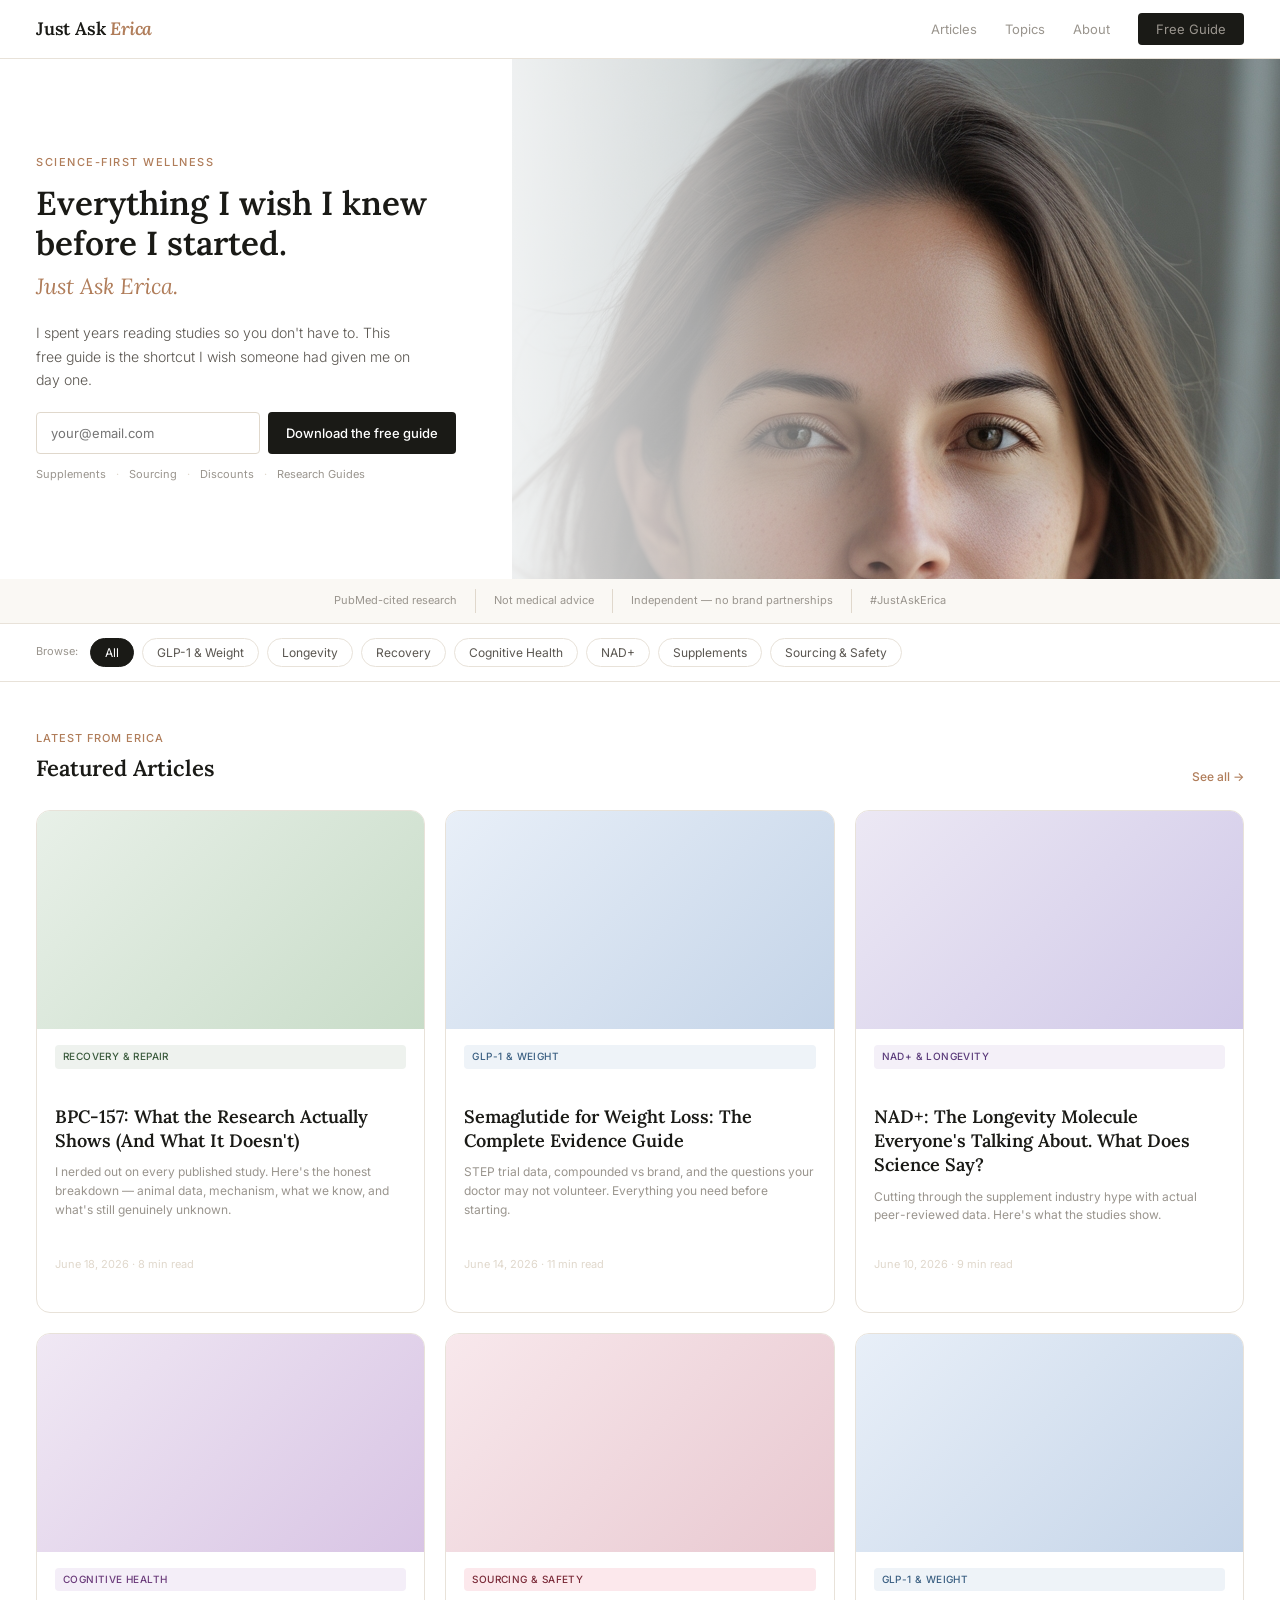
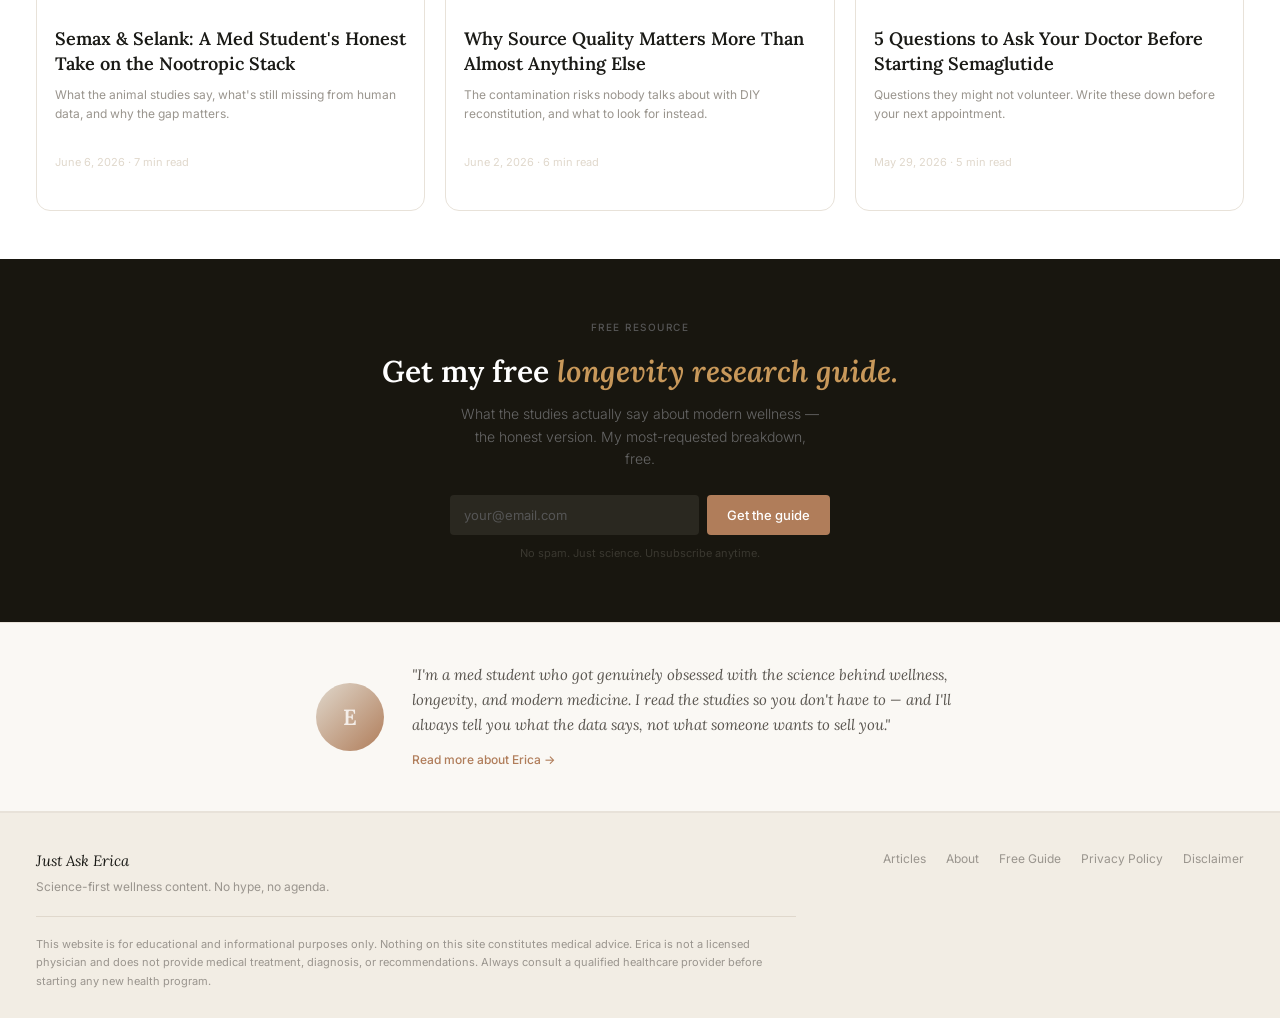
==== index.html @ 00a729bd "Add files via upload" ====
<!DOCTYPE html>
<html lang="en">
<head>
  <meta charset="UTF-8">
  <meta name="viewport" content="width=device-width, initial-scale=1.0">
  <meta name="description" content="Erica breaks down the science behind modern wellness — longevity, GLP-1, recovery, cognitive health and more. No hype. Just research.">
  <title>Just Ask Erica — Science-first wellness</title>
  <link rel="stylesheet" href="css/style.css">
  <link rel="icon" href="data:image/svg+xml,<svg xmlns='http://www.w3.org/2000/svg' viewBox='0 0 100 100'><text y='.9em' font-size='90'>E</text></svg>">
</head>
<body>

  <!-- NAV -->
  <nav class="nav" role="navigation" aria-label="Main navigation">
    <div class="nav-inner">
      <a href="/" class="nav-logo">Just Ask <em>Erica</em></a>
      <ul class="nav-links">
        <li><a href="#articles">Articles</a></li>
        <li><a href="#topics">Topics</a></li>
        <li><a href="about.html">About</a></li>
        <li><a href="free-guide.html" class="nav-cta">Free Guide</a></li>
      </ul>
      <button class="nav-hamburger" aria-label="Open menu">
        <span></span><span></span><span></span>
      </button>
    </div>
  </nav>

  <!-- HERO -->
  <section class="hero" aria-label="Hero">
    <img class="hero-photo" src="images/erica-hero.jpg" alt="Erica">
    <div class="hero-fade" aria-hidden="true"></div>
    <div class="hero-content">
      <p class="hero-eyebrow">Science-first wellness</p>
      <h1 class="hero-h1">Everything I wish I knew<br>before I started.</h1>
      <p class="hero-subh">Just Ask Erica.</p>
      <p class="hero-body">I spent years reading studies so you don't have to. This free guide is the shortcut I wish someone had given me on day one.</p>
      <form class="hero-form js-email-form" data-redirect="welcome.html" novalidate>
        <input class="hero-input" type="email" placeholder="your@email.com" aria-label="Email address" required>
        <button type="submit" class="hero-btn">Download the free guide</button>
      </form>
      <div class="hero-hints" aria-label="Guide covers">
        <span class="hero-hint">Supplements</span>
        <span class="hero-hint-sep">·</span>
        <span class="hero-hint">Sourcing</span>
        <span class="hero-hint-sep">·</span>
        <span class="hero-hint">Discounts</span>
        <span class="hero-hint-sep">·</span>
        <span class="hero-hint">Research Guides</span>
      </div>
    </div>
  </section>

  <!-- TRUST BAR -->
  <div class="trust-bar" aria-label="About this site">
    <div class="trust-bar-inner">
      <span class="trust-item">PubMed-cited research</span>
      <span class="trust-item">Not medical advice</span>
      <span class="trust-item">Independent — no brand partnerships</span>
      <span class="trust-item">#JustAskErica</span>
    </div>
  </div>

  <!-- FILTER BAR -->
  <div class="filter-bar" id="topics" aria-label="Filter by topic">
    <div class="filter-bar-inner">
      <span class="filter-label">Browse:</span>
      <button class="filter-pill active" data-filter="all">All</button>
      <button class="filter-pill" data-filter="glp1">GLP-1 &amp; Weight</button>
      <button class="filter-pill" data-filter="longevity">Longevity</button>
      <button class="filter-pill" data-filter="recovery">Recovery</button>
      <button class="filter-pill" data-filter="cognitive">Cognitive Health</button>
      <button class="filter-pill" data-filter="nad">NAD+</button>
      <button class="filter-pill" data-filter="supplements">Supplements</button>
      <button class="filter-pill" data-filter="sourcing">Sourcing &amp; Safety</button>
    </div>
  </div>

  <!-- ARTICLES -->
  <main class="articles-section" id="articles">
    <div class="container">
      <div class="section-header">
        <div>
          <p class="section-label">Latest from Erica</p>
          <h2 class="section-title">Featured Articles</h2>
        </div>
        <a href="articles.html" class="see-all-link">See all →</a>
      </div>

      <div class="article-grid">

        <a href="articles/bpc-157.html" class="article-card" data-category="recovery">
          <!-- Replace with: <img class="article-thumb" src="images/thumb-bpc157.jpg" alt="BPC-157 research"> -->
          <div class="article-thumb-placeholder"></div>
          <div class="article-body">
            <span class="article-badge badge-recovery">Recovery &amp; Repair</span>
            <h3 class="article-title">BPC-157: What the Research Actually Shows (And What It Doesn't)</h3>
            <p class="article-excerpt">I nerded out on every published study. Here's the honest breakdown — animal data, mechanism, what we know, and what's still genuinely unknown.</p>
            <p class="article-meta">June 18, 2026 · 8 min read</p>
          </div>
        </a>

        <a href="articles/semaglutide-guide.html" class="article-card" data-category="glp1">
          <div class="article-thumb-placeholder"></div>
          <div class="article-body">
            <span class="article-badge badge-glp">GLP-1 &amp; Weight</span>
            <h3 class="article-title">Semaglutide for Weight Loss: The Complete Evidence Guide</h3>
            <p class="article-excerpt">STEP trial data, compounded vs brand, and the questions your doctor may not volunteer. Everything you need before starting.</p>
            <p class="article-meta">June 14, 2026 · 11 min read</p>
          </div>
        </a>

        <a href="articles/nad-plus.html" class="article-card" data-category="nad">
          <div class="article-thumb-placeholder"></div>
          <div class="article-body">
            <span class="article-badge badge-nad">NAD+ &amp; Longevity</span>
            <h3 class="article-title">NAD+: The Longevity Molecule Everyone's Talking About. What Does Science Say?</h3>
            <p class="article-excerpt">Cutting through the supplement industry hype with actual peer-reviewed data. Here's what the studies show.</p>
            <p class="article-meta">June 10, 2026 · 9 min read</p>
          </div>
        </a>

        <a href="articles/semax-selank.html" class="article-card" data-category="cognitive">
          <div class="article-thumb-placeholder"></div>
          <div class="article-body">
            <span class="article-badge badge-cognitive">Cognitive Health</span>
            <h3 class="article-title">Semax &amp; Selank: A Med Student's Honest Take on the Nootropic Stack</h3>
            <p class="article-excerpt">What the animal studies say, what's still missing from human data, and why the gap matters.</p>
            <p class="article-meta">June 6, 2026 · 7 min read</p>
          </div>
        </a>

        <a href="articles/source-quality.html" class="article-card" data-category="sourcing">
          <div class="article-thumb-placeholder"></div>
          <div class="article-body">
            <span class="article-badge badge-sourcing">Sourcing &amp; Safety</span>
            <h3 class="article-title">Why Source Quality Matters More Than Almost Anything Else</h3>
            <p class="article-excerpt">The contamination risks nobody talks about with DIY reconstitution, and what to look for instead.</p>
            <p class="article-meta">June 2, 2026 · 6 min read</p>
          </div>
        </a>

        <a href="articles/doctor-questions.html" class="article-card" data-category="glp1">
          <div class="article-thumb-placeholder"></div>
          <div class="article-body">
            <span class="article-badge badge-glp">GLP-1 &amp; Weight</span>
            <h3 class="article-title">5 Questions to Ask Your Doctor Before Starting Semaglutide</h3>
            <p class="article-excerpt">Questions they might not volunteer. Write these down before your next appointment.</p>
            <p class="article-meta">May 29, 2026 · 5 min read</p>
          </div>
        </a>

      </div>
    </div>
  </main>

  <!-- NEWSLETTER BAND -->
  <section class="nl-band" aria-label="Newsletter signup">
    <p class="nl-eyebrow">Free resource</p>
    <h2 class="nl-title">Get my free <em>longevity research guide.</em></h2>
    <p class="nl-body">What the studies actually say about modern wellness — the honest version. My most-requested breakdown, free.</p>
    <form class="nl-form js-email-form" data-redirect="welcome.html" novalidate>
      <input class="nl-input" type="email" placeholder="your@email.com" aria-label="Email address" required>
      <button type="submit" class="nl-submit">Get the guide</button>
    </form>
    <p class="nl-note">No spam. Just science. Unsubscribe anytime.</p>
  </section>

  <!-- ABOUT STRIP -->
  <section class="about-strip" aria-label="About Erica">
    <div class="about-strip-inner">
      <!-- Replace with: <img class="about-avatar" src="images/erica-avatar.jpg" alt="Erica"> -->
      <div class="about-avatar-placeholder" aria-hidden="true">E</div>
      <div>
        <p class="about-quote">"I'm a med student who got genuinely obsessed with the science behind wellness, longevity, and modern medicine. I read the studies so you don't have to — and I'll always tell you what the data says, not what someone wants to sell you."</p>
        <a href="about.html" class="about-link">Read more about Erica →</a>
      </div>
    </div>
  </section>

  <!-- FOOTER -->
  <footer class="footer">
    <div class="footer-inner">
      <div class="footer-top">
        <div>
          <p class="footer-logo">Just Ask Erica</p>
          <p class="footer-tagline">Science-first wellness content. No hype, no agenda.</p>
        </div>
        <nav class="footer-links" aria-label="Footer navigation">
          <a href="#articles">Articles</a>
          <a href="about.html">About</a>
          <a href="free-guide.html">Free Guide</a>
          <a href="privacy.html">Privacy Policy</a>
          <a href="disclaimer.html">Disclaimer</a>
        </nav>
      </div>
      <p class="footer-disc">This website is for educational and informational purposes only. Nothing on this site constitutes medical advice. Erica is not a licensed physician and does not provide medical treatment, diagnosis, or recommendations. Always consult a qualified healthcare provider before starting any new health program.</p>
    </div>
  </footer>

  <script src="js/main.js"></script>
</body>
</html>
---- css/style.css ----
/* ============================================
   Just Ask Erica — Main Stylesheet
   ============================================ */

@import url('https://fonts.googleapis.com/css2?family=Lora:ital,wght@0,400;0,600;1,400;1,600&family=Inter:ital,wght@0,300;0,400;0,500;1,300&display=swap');

/* ---- TOKENS ---- */
:root {
  --white:      #ffffff;
  --off-white:  #faf8f4;
  --cream:      #f2ede4;
  --warm-mid:   #e0d8cc;
  --border:     #e8e2d9;
  --text:       #1a1a16;
  --text-mid:   #5a5650;
  --text-muted: #9a958e;
  --terra:      #b07d5a;
  --terra-dark: #8c6244;
  --dark-bg:    #18160f;
  --dark-mid:   #2a2820;

  --font-serif: 'Lora', Georgia, serif;
  --font-sans:  'Inter', system-ui, sans-serif;

  --radius-sm:  4px;
  --radius-md:  8px;
  --radius-lg:  14px;

  --max-w: 1280px;
  --gutter: clamp(16px, 3vw, 36px);
}

/* ---- RESET ---- */
*, *::before, *::after { box-sizing: border-box; margin: 0; padding: 0; }
html { scroll-behavior: smooth; }
body {
  font-family: var(--font-sans);
  font-size: 16px;
  line-height: 1.6;
  color: var(--text);
  background: var(--white);
  -webkit-font-smoothing: antialiased;
}
img { display: block; max-width: 100%; height: auto; }
a { color: inherit; text-decoration: none; }
button { cursor: pointer; font-family: var(--font-sans); border: none; }

/* ---- UTILITY ---- */
.container {
  width: 100%;
  max-width: var(--max-w);
  margin: 0 auto;
  padding: 0 var(--gutter);
}
.sr-only {
  position: absolute; width: 1px; height: 1px;
  padding: 0; margin: -1px; overflow: hidden;
  clip: rect(0,0,0,0); border: 0;
}

/* ---- NAVIGATION ---- */
.nav {
  position: sticky;
  top: 0;
  z-index: 100;
  background: rgba(255,255,255,0.96);
  backdrop-filter: blur(8px);
  border-bottom: 0.5px solid var(--border);
}
.nav-inner {
  display: flex;
  align-items: center;
  justify-content: space-between;
  height: 58px;
  max-width: var(--max-w);
  margin: 0 auto;
  padding: 0 var(--gutter);
}
.nav-logo {
  font-family: var(--font-serif);
  font-size: 18px;
  font-weight: 600;
  color: var(--text);
  letter-spacing: -0.2px;
}
.nav-logo em {
  font-style: italic;
  color: var(--terra);
}
.nav-links {
  display: flex;
  align-items: center;
  gap: 28px;
  list-style: none;
}
.nav-links a {
  font-size: 13px;
  color: var(--text-muted);
  font-weight: 400;
  transition: color 0.15s;
}
.nav-links a:hover { color: var(--text); }
.nav-cta {
  background: var(--text);
  color: var(--white);
  padding: 8px 18px;
  border-radius: var(--radius-sm);
  font-size: 13px;
  font-weight: 500;
  transition: background 0.15s;
}
.nav-cta:hover { background: var(--dark-mid); }

/* Mobile nav toggle */
.nav-hamburger {
  display: none;
  flex-direction: column;
  gap: 5px;
  background: none;
  padding: 4px;
}
.nav-hamburger span {
  display: block;
  width: 22px;
  height: 1.5px;
  background: var(--text);
  transition: all 0.2s;
}

/* ---- HERO — LIGHT BLEED ---- */
.hero {
  position: relative;
  height: clamp(360px, 52vw, 520px);
  overflow: hidden;
}
.hero-photo {
  position: absolute;
  top: 0;
  right: 0;
  height: 100%;
  width: 60%;
  object-fit: cover;
  object-position: 30% 15%;
}
.hero-photo-placeholder {
  position: absolute;
  inset: 0;
  background: linear-gradient(135deg, #e8e0d4 0%, #d4c4a8 40%, #b8a48c 70%, #9a8870 100%);
}
.hero-fade {
  position: absolute;
  inset: 0;
  background: linear-gradient(
    90deg,
    rgba(255,255,255,0.97) 0%,
    rgba(255,255,255,0.93) 35%,
    rgba(255,255,255,0.65) 55%,
    rgba(255,255,255,0.0) 75%
  );
}
.hero-content {
  position: absolute;
  top: 0;
  left: 0;
  bottom: 0;
  width: 50%;
  display: flex;
  flex-direction: column;
  justify-content: center;
  padding: 40px var(--gutter);
  max-width: calc(var(--max-w) * 0.50 + var(--gutter));
  margin-left: calc((100% - var(--max-w)) / 2);
}
@media (max-width: 1280px) {
  .hero-content { margin-left: 0; }
}
.hero-eyebrow {
  font-size: 11px;
  font-weight: 500;
  letter-spacing: 1.5px;
  text-transform: uppercase;
  color: var(--terra);
  margin-bottom: 12px;
}
.hero-h1 {
  font-family: var(--font-serif);
  font-size: clamp(22px, 2.6vw, 36px);
  font-weight: 600;
  line-height: 1.2;
  color: var(--text);
  margin-bottom: 6px;
}
.hero-subh {
  font-family: var(--font-serif);
  font-style: italic;
  font-size: clamp(17px, 1.8vw, 22px);
  color: var(--terra);
  margin-bottom: 16px;
}
.hero-body {
  font-size: clamp(13px, 1.1vw, 15px);
  color: var(--text-mid);
  line-height: 1.7;
  margin-bottom: 20px;
  font-weight: 300;
  max-width: 380px;
}
.hero-form {
  display: flex;
  gap: 8px;
  margin-bottom: 12px;
  max-width: 420px;
}
.hero-input {
  flex: 1;
  padding: 12px 14px;
  border: 0.5px solid var(--warm-mid);
  border-radius: var(--radius-sm);
  font-size: 13px;
  font-family: var(--font-sans);
  color: var(--text);
  background: var(--white);
  min-width: 0;
  transition: border-color 0.15s;
}
.hero-input:focus {
  outline: none;
  border-color: var(--terra);
}
.hero-btn {
  background: var(--text);
  color: var(--white);
  padding: 12px 18px;
  border-radius: var(--radius-sm);
  font-size: 13px;
  font-weight: 500;
  white-space: nowrap;
  transition: background 0.15s;
}
.hero-btn:hover { background: var(--dark-mid); }
.hero-hints {
  display: flex;
  gap: 10px;
  align-items: center;
  flex-wrap: wrap;
}
.hero-hint {
  font-size: 11px;
  color: var(--text-muted);
}
.hero-hint-sep {
  font-size: 11px;
  color: var(--warm-mid);
}

/* ---- TRUST BAR ---- */
.trust-bar {
  background: var(--off-white);
  border-bottom: 0.5px solid var(--border);
  padding: 10px var(--gutter);
}
.trust-bar-inner {
  display: flex;
  justify-content: center;
  align-items: center;
  flex-wrap: wrap;
  gap: 0;
  max-width: var(--max-w);
  margin: 0 auto;
}
.trust-item {
  font-size: 11px;
  color: var(--text-muted);
  padding: 3px 18px;
  border-right: 0.5px solid var(--warm-mid);
}
.trust-item:last-child { border-right: none; }

/* ---- FILTER BAR ---- */
.filter-bar {
  padding: 14px 0;
  border-bottom: 0.5px solid var(--border);
  overflow-x: auto;
  -webkit-overflow-scrolling: touch;
}
.filter-bar-inner {
  display: flex;
  align-items: center;
  gap: 8px;
  max-width: var(--max-w);
  margin: 0 auto;
  padding: 0 var(--gutter);
  white-space: nowrap;
}
.filter-label {
  font-size: 11px;
  color: var(--text-muted);
  margin-right: 4px;
  flex-shrink: 0;
}
.filter-pill {
  padding: 6px 14px;
  border-radius: 20px;
  border: 0.5px solid var(--border);
  font-size: 12px;
  color: var(--text-mid);
  background: var(--white);
  cursor: pointer;
  transition: all 0.15s;
  flex-shrink: 0;
}
.filter-pill:hover,
.filter-pill.active {
  background: var(--text);
  color: var(--white);
  border-color: var(--text);
}

/* ---- ARTICLES SECTION ---- */
.articles-section {
  padding: 48px 0;
}
.section-header {
  display: flex;
  align-items: flex-end;
  justify-content: space-between;
  margin-bottom: 24px;
}
.section-label {
  font-size: 11px;
  font-weight: 500;
  letter-spacing: 1px;
  text-transform: uppercase;
  color: var(--terra);
  margin-bottom: 4px;
}
.section-title {
  font-family: var(--font-serif);
  font-size: 22px;
  font-weight: 600;
  color: var(--text);
}
.see-all-link {
  font-size: 12px;
  color: var(--terra);
  font-weight: 500;
  transition: color 0.15s;
}
.see-all-link:hover { color: var(--terra-dark); }

/* Article grid */
.article-grid {
  display: grid;
  grid-template-columns: repeat(3, 1fr);
  gap: 20px;
}
.article-card {
  border: 0.5px solid var(--border);
  border-radius: var(--radius-lg);
  overflow: hidden;
  background: var(--white);
  transition: box-shadow 0.15s, transform 0.15s;
  text-decoration: none;
  color: inherit;
  display: flex;
  flex-direction: column;
}
.article-card:hover {
  box-shadow: 0 4px 20px rgba(0,0,0,0.07);
  transform: translateY(-2px);
}
.article-thumb {
  width: 100%;
  aspect-ratio: 16/9;
  object-fit: cover;
  background: var(--cream);
}
.article-thumb-placeholder {
  width: 100%;
  aspect-ratio: 16/9;
  background: linear-gradient(135deg, #ede8e0 0%, #d8cfc4 100%);
  display: flex;
  align-items: flex-end;
  justify-content: flex-start;
  padding: 10px 12px;
  font-size: 9px;
  font-weight: 600;
  letter-spacing: 1.2px;
  text-transform: uppercase;
  color: rgba(80,60,40,0.4);
}
[data-category="recovery"] .article-thumb-placeholder  { background: linear-gradient(135deg, #e8f0e8 0%, #c8dcc8 100%); }
[data-category="glp1"] .article-thumb-placeholder      { background: linear-gradient(135deg, #e8eff8 0%, #c4d4e8 100%); }
[data-category="nad"] .article-thumb-placeholder       { background: linear-gradient(135deg, #ece8f4 0%, #d0c8e8 100%); }
[data-category="cognitive"] .article-thumb-placeholder { background: linear-gradient(135deg, #f0e8f4 0%, #d8c4e4 100%); }
[data-category="sourcing"] .article-thumb-placeholder  { background: linear-gradient(135deg, #f8e8ec 0%, #e8c8d0 100%); }
[data-category="longevity"] .article-thumb-placeholder { background: linear-gradient(135deg, #f4ede4 0%, #e0cdb8 100%); }
.article-body {
  padding: 16px 18px 18px;
  flex: 1;
  display: flex;
  flex-direction: column;
}
.article-badge {
  display: inline-block;
  font-size: 10px;
  font-weight: 500;
  letter-spacing: 0.4px;
  text-transform: uppercase;
  padding: 3px 8px;
  border-radius: var(--radius-sm);
  margin-bottom: 8px;
}
.badge-recovery   { background: #eef2ee; color: #3a5a3c; }
.badge-glp        { background: #eef3f8; color: #3a5f82; }
.badge-longevity  { background: #f0ede8; color: #6b4a2a; }
.badge-cognitive  { background: #f4eef8; color: #6a3a7a; }
.badge-nad        { background: #f4f0f8; color: #5a3a7a; }
.badge-supplements{ background: #f8f2e8; color: #7a5018; }
.badge-sourcing   { background: #fce8ec; color: #7a2a38; }
.badge-study      { background: #e8f4f8; color: #1a5a6a; }

.article-title {
  font-family: var(--font-serif);
  font-size: 15px;
  font-weight: 600;
  line-height: 1.35;
  color: var(--text);
  margin-bottom: 6px;
}
.article-excerpt {
  font-size: 12px;
  color: var(--text-muted);
  line-height: 1.55;
  flex: 1;
}
.article-meta {
  font-size: 11px;
  color: var(--warm-mid);
  margin-top: 10px;
}

/* ---- NEWSLETTER BAND ---- */
.nl-band {
  background: var(--dark-bg);
  padding: 60px var(--gutter);
  text-align: center;
}
.nl-eyebrow {
  font-size: 10px;
  font-weight: 500;
  letter-spacing: 1.5px;
  text-transform: uppercase;
  color: #555;
  margin-bottom: 12px;
}
.nl-title {
  font-family: var(--font-serif);
  font-size: clamp(22px, 2.5vw, 30px);
  font-weight: 600;
  color: var(--white);
  margin-bottom: 8px;
}
.nl-title em {
  font-style: italic;
  color: #c8985a;
}
.nl-body {
  font-size: 14px;
  color: #666;
  max-width: 360px;
  margin: 0 auto 24px;
  font-weight: 300;
}
.nl-form {
  display: flex;
  gap: 8px;
  max-width: 380px;
  margin: 0 auto;
}
.nl-input {
  flex: 1;
  padding: 12px 14px;
  border-radius: var(--radius-sm);
  border: none;
  font-size: 13px;
  background: #2a2820;
  color: var(--white);
  font-family: var(--font-sans);
  min-width: 0;
}
.nl-input:focus { outline: 1px solid var(--terra); }
.nl-input::placeholder { color: #555; }
.nl-submit {
  background: var(--terra);
  color: var(--white);
  padding: 12px 20px;
  border-radius: var(--radius-sm);
  font-size: 13px;
  font-weight: 500;
  white-space: nowrap;
  transition: background 0.15s;
}
.nl-submit:hover { background: var(--terra-dark); }
.nl-note {
  font-size: 11px;
  color: #3a3830;
  margin-top: 10px;
}

/* ---- ABOUT STRIP ---- */
.about-strip {
  background: var(--off-white);
  border-top: 0.5px solid var(--border);
  border-bottom: 0.5px solid var(--border);
  padding: 40px 0;
}
.about-strip-inner {
  display: flex;
  align-items: center;
  gap: 28px;
  max-width: 720px;
  margin: 0 auto;
  padding: 0 var(--gutter);
}
.about-avatar {
  width: 68px;
  height: 68px;
  border-radius: 50%;
  object-fit: cover;
  flex-shrink: 0;
  background: var(--warm-mid);
}
.about-avatar-placeholder {
  width: 68px;
  height: 68px;
  border-radius: 50%;
  background: linear-gradient(135deg, var(--warm-mid), var(--terra));
  flex-shrink: 0;
  display: flex;
  align-items: center;
  justify-content: center;
  font-family: var(--font-serif);
  font-size: 22px;
  font-weight: 600;
  color: rgba(255,255,255,0.8);
}
.about-quote {
  font-family: var(--font-serif);
  font-style: italic;
  font-size: 15px;
  color: var(--text-mid);
  line-height: 1.65;
  margin-bottom: 8px;
}
.about-link {
  font-size: 12px;
  color: var(--terra);
  font-weight: 500;
}
.about-link:hover { color: var(--terra-dark); }

/* ---- FOOTER ---- */
.footer {
  background: var(--cream);
  padding: 36px 0 28px;
  border-top: 0.5px solid var(--border);
}
.footer-inner {
  max-width: var(--max-w);
  margin: 0 auto;
  padding: 0 var(--gutter);
}
.footer-top {
  display: flex;
  justify-content: space-between;
  align-items: flex-start;
  margin-bottom: 20px;
  flex-wrap: wrap;
  gap: 16px;
}
.footer-logo {
  font-family: var(--font-serif);
  font-size: 15px;
  font-style: italic;
  color: var(--text);
  margin-bottom: 4px;
}
.footer-tagline {
  font-size: 12px;
  color: var(--text-muted);
}
.footer-links {
  display: flex;
  gap: 20px;
  flex-wrap: wrap;
  align-items: center;
}
.footer-links a {
  font-size: 12px;
  color: var(--text-muted);
  transition: color 0.15s;
}
.footer-links a:hover { color: var(--text); }
.footer-disc {
  font-size: 11px;
  color: var(--text-muted);
  line-height: 1.65;
  padding-top: 18px;
  border-top: 0.5px solid var(--warm-mid);
  max-width: 760px;
}

/* ---- DISCLAIMER BOX (articles) ---- */
.disclaimer-box {
  background: #fff8f2;
  border-left: 3px solid var(--terra);
  padding: 14px 18px;
  border-radius: 0 var(--radius-sm) var(--radius-sm) 0;
  margin-bottom: 32px;
}
.disclaimer-box p {
  font-size: 12px;
  color: #7a4020;
  line-height: 1.55;
  font-style: italic;
}

/* ---- ARTICLE PAGE ---- */
.article-header {
  padding: 48px 0 36px;
  border-bottom: 0.5px solid var(--border);
}
.article-hero-img {
  width: 100%;
  max-height: 420px;
  object-fit: cover;
  border-radius: var(--radius-lg);
  margin-bottom: 32px;
}
.article-content {
  max-width: 720px;
  margin: 0 auto;
  padding: 0 var(--gutter);
}
.article-page-title {
  font-family: var(--font-serif);
  font-size: clamp(24px, 3vw, 36px);
  font-weight: 600;
  line-height: 1.2;
  color: var(--text);
  margin-bottom: 14px;
}
.article-byline {
  font-size: 12px;
  color: var(--text-muted);
  margin-bottom: 32px;
}
.article-body {
  font-size: 16px;
  line-height: 1.75;
  color: var(--text);
}
.article-body h2 {
  font-family: var(--font-serif);
  font-size: 22px;
  font-weight: 600;
  color: var(--text);
  margin: 36px 0 14px;
}
.article-body h3 {
  font-family: var(--font-serif);
  font-size: 18px;
  font-weight: 600;
  color: var(--text);
  margin: 28px 0 10px;
}
.article-body p { margin-bottom: 20px; }
.article-body a { color: var(--terra); text-decoration: underline; text-decoration-color: rgba(176,125,90,0.3); }
.article-body a:hover { color: var(--terra-dark); }
.article-body ul, .article-body ol {
  margin: 0 0 20px 24px;
}
.article-body li { margin-bottom: 6px; }

/* Mid-article newsletter */
.mid-article-nl {
  background: var(--off-white);
  border: 0.5px solid var(--border);
  border-radius: var(--radius-md);
  padding: 24px 28px;
  margin: 40px 0;
  text-align: center;
}
.mid-article-nl p {
  font-family: var(--font-serif);
  font-style: italic;
  font-size: 16px;
  color: var(--text-mid);
  margin-bottom: 14px !important;
}
.mid-nl-form { display: flex; gap: 8px; max-width: 340px; margin: 0 auto; }
.mid-nl-input {
  flex: 1;
  padding: 10px 12px;
  border: 0.5px solid var(--warm-mid);
  border-radius: var(--radius-sm);
  font-size: 13px;
  font-family: var(--font-sans);
  min-width: 0;
}
.mid-nl-btn {
  background: var(--text);
  color: var(--white);
  padding: 10px 16px;
  border-radius: var(--radius-sm);
  font-size: 13px;
  font-weight: 500;
  white-space: nowrap;
}

/* Author block */
.author-block {
  display: flex;
  align-items: center;
  gap: 16px;
  padding: 28px 0;
  border-top: 0.5px solid var(--border);
  margin-top: 48px;
}
.author-avatar {
  width: 52px;
  height: 52px;
  border-radius: 50%;
  object-fit: cover;
  flex-shrink: 0;
  background: var(--warm-mid);
}
.author-name {
  font-family: var(--font-serif);
  font-size: 15px;
  font-weight: 600;
  margin-bottom: 3px;
}
.author-bio {
  font-size: 12px;
  color: var(--text-muted);
}

/* Related posts */
.related-posts {
  padding: 48px 0;
  border-top: 0.5px solid var(--border);
}

/* ---- SQUEEZE PAGE ---- */
.squeeze-page {
  min-height: 100vh;
  display: flex;
  flex-direction: column;
}
.squeeze-hero {
  position: relative;
  flex: 1;
  min-height: 500px;
  overflow: hidden;
}
.squeeze-photo {
  position: absolute;
  inset: 0;
  width: 100%;
  height: 100%;
  object-fit: cover;
  object-position: center 15%;
}
.squeeze-photo-placeholder {
  position: absolute;
  inset: 0;
  background: linear-gradient(135deg, #e8e0d4 0%, #d4c4a8 40%, #b8a48c 70%, #9a8870 100%);
}
.squeeze-fade {
  position: absolute;
  inset: 0;
  background: linear-gradient(
    90deg,
    rgba(255,255,255,0.98) 0%,
    rgba(255,255,255,0.95) 38%,
    rgba(255,255,255,0.7) 58%,
    rgba(255,255,255,0.0) 78%
  );
}
.squeeze-content {
  position: relative;
  z-index: 2;
  width: 100%;
  min-height: 500px;
  display: flex;
  align-items: center;
}
.squeeze-inner {
  max-width: 520px;
  padding: 60px var(--gutter);
}
.squeeze-h1 {
  font-family: var(--font-serif);
  font-size: clamp(28px, 3.5vw, 46px);
  font-weight: 600;
  line-height: 1.18;
  color: var(--text);
  margin-bottom: 8px;
}
.squeeze-subh {
  font-family: var(--font-serif);
  font-style: italic;
  font-size: clamp(18px, 2vw, 24px);
  color: var(--terra);
  margin-bottom: 18px;
}
.squeeze-body {
  font-size: 15px;
  color: var(--text-mid);
  line-height: 1.7;
  margin-bottom: 24px;
  font-weight: 300;
}
.squeeze-form {
  display: flex;
  flex-direction: column;
  gap: 10px;
  max-width: 400px;
  margin-bottom: 14px;
}
.squeeze-input {
  padding: 14px 16px;
  border: 0.5px solid var(--warm-mid);
  border-radius: var(--radius-sm);
  font-size: 14px;
  font-family: var(--font-sans);
  color: var(--text);
  background: var(--white);
}
.squeeze-input:focus { outline: none; border-color: var(--terra); }
.squeeze-btn {
  background: var(--text);
  color: var(--white);
  padding: 15px 20px;
  border-radius: var(--radius-sm);
  font-size: 15px;
  font-weight: 500;
  text-align: center;
  transition: background 0.15s;
}
.squeeze-btn:hover { background: var(--dark-mid); }
.squeeze-hints {
  display: flex;
  gap: 10px;
  flex-wrap: wrap;
}
.squeeze-hint { font-size: 12px; color: var(--text-muted); }
.squeeze-sep  { font-size: 12px; color: var(--warm-mid); }

/* ---- THANK YOU PAGE ---- */
.thankyou-page {
  min-height: 100vh;
  display: flex;
  flex-direction: column;
  align-items: center;
  justify-content: center;
  padding: 60px var(--gutter);
  text-align: center;
}
.thankyou-icon {
  font-size: 48px;
  margin-bottom: 24px;
}
.thankyou-h1 {
  font-family: var(--font-serif);
  font-size: clamp(26px, 3vw, 38px);
  font-weight: 600;
  color: var(--text);
  margin-bottom: 10px;
}
.thankyou-sub {
  font-size: 15px;
  color: var(--text-mid);
  margin-bottom: 32px;
  max-width: 440px;
  font-weight: 300;
}
.download-btn {
  display: inline-flex;
  align-items: center;
  gap: 8px;
  background: var(--terra);
  color: var(--white);
  padding: 16px 32px;
  border-radius: var(--radius-sm);
  font-size: 16px;
  font-weight: 500;
  margin-bottom: 48px;
  transition: background 0.15s;
}
.download-btn:hover { background: var(--terra-dark); }
.thankyou-reads {
  text-align: left;
  max-width: 600px;
  width: 100%;
}
.thankyou-reads h3 {
  font-family: var(--font-serif);
  font-size: 18px;
  font-weight: 600;
  margin-bottom: 16px;
  color: var(--text);
}

/* ---- RESPONSIVE ---- */
@media (max-width: 900px) {
  .article-grid { grid-template-columns: repeat(2, 1fr); }
  .hero-content { width: 65%; }
  .hero-fade {
    background: linear-gradient(90deg,
      rgba(255,255,255,0.97) 0%,
      rgba(255,255,255,0.93) 45%,
      rgba(255,255,255,0.6) 65%,
      rgba(255,255,255,0) 85%);
  }
}

@media (max-width: 640px) {
  .article-grid { grid-template-columns: 1fr; }
  .hero-content { width: 100%; }
  .hero-fade { background: rgba(255,255,255,0.88); }
  .hero { height: auto; padding-bottom: 260px; }
  .hero-photo, .hero-photo-placeholder {
    top: auto;
    height: 260px;
    bottom: 0;
  }
  .hero-fade {
    background: linear-gradient(180deg,
      rgba(255,255,255,0.98) 0%,
      rgba(255,255,255,0.92) 55%,
      rgba(255,255,255,0) 100%);
  }
  .nav-links { display: none; }
  .nav-hamburger { display: flex; }
  .trust-item { padding: 3px 10px; font-size: 10px; }
  .squeeze-form { flex-direction: column; }
  .nl-form { flex-direction: column; }
  .about-strip-inner { flex-direction: column; text-align: center; }
}

@media (prefers-reduced-motion: reduce) {
  *, *::before, *::after { transition: none !important; }
}
</style>
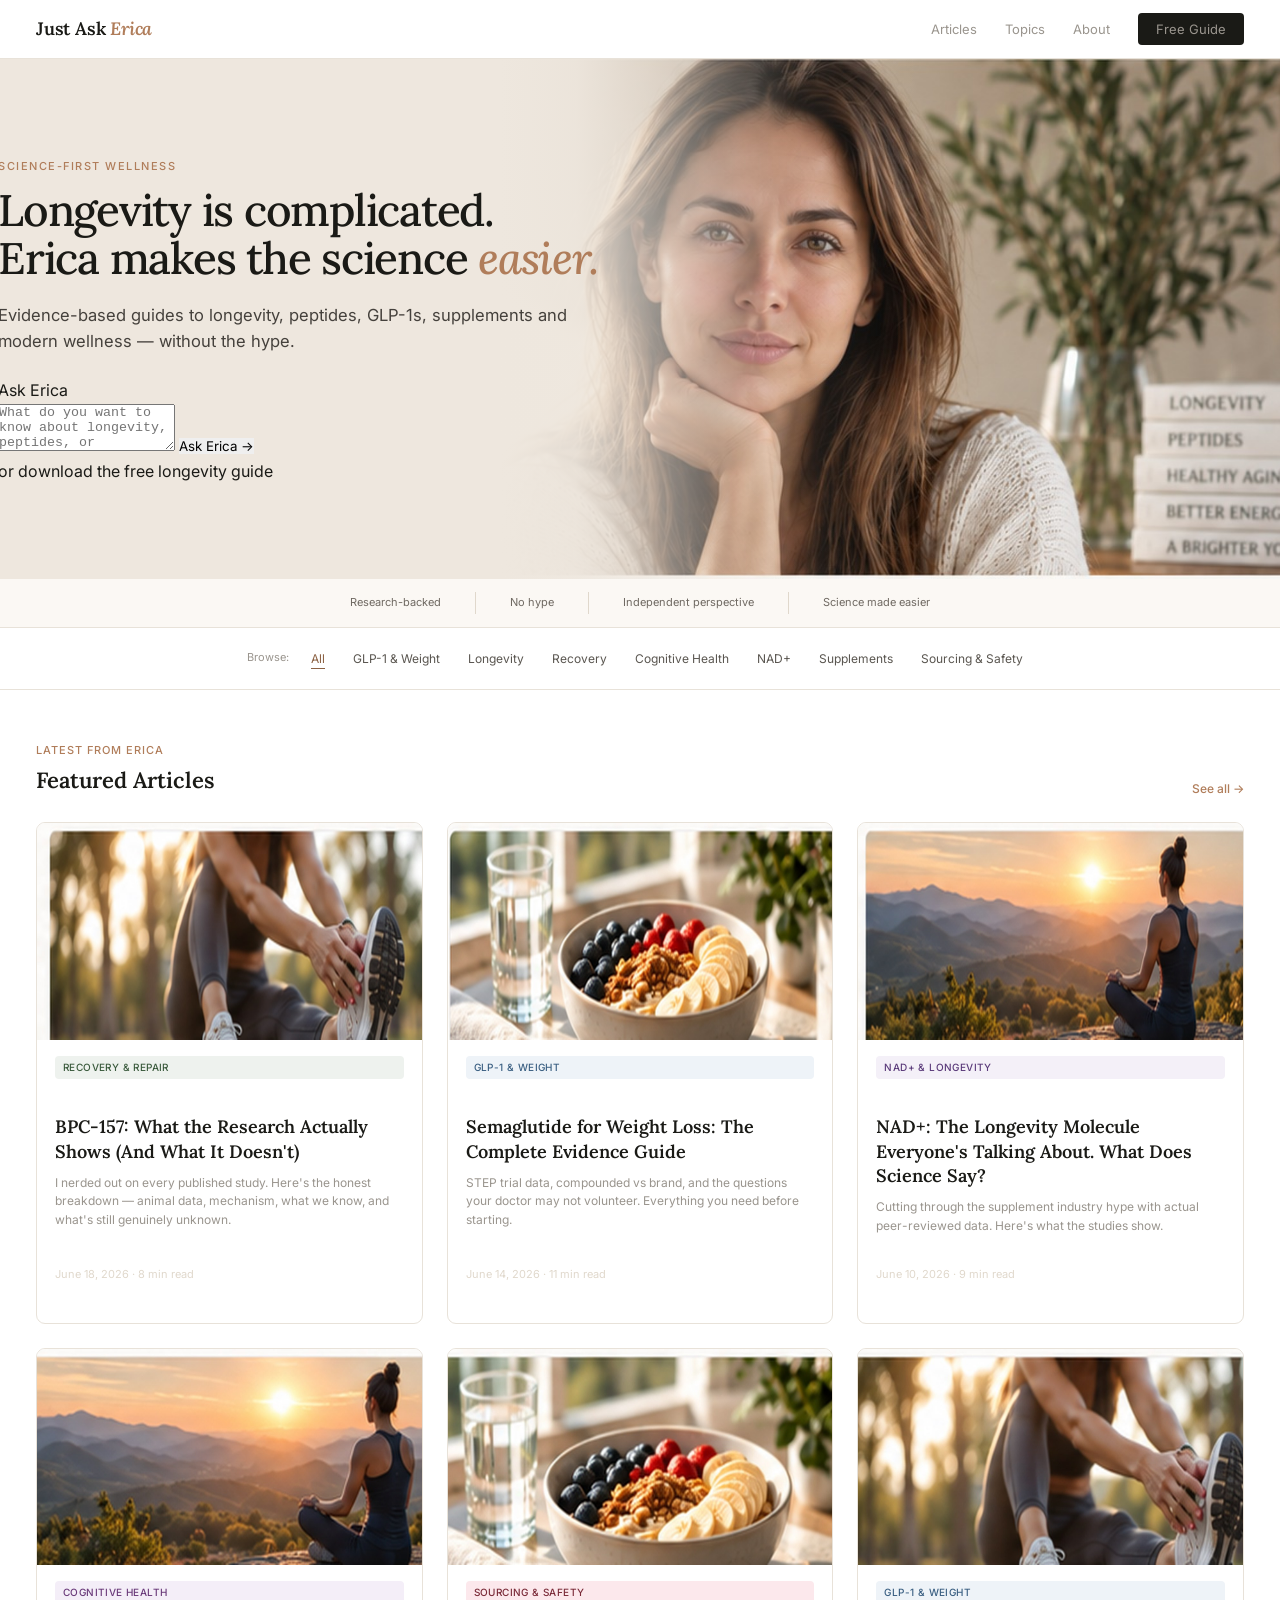
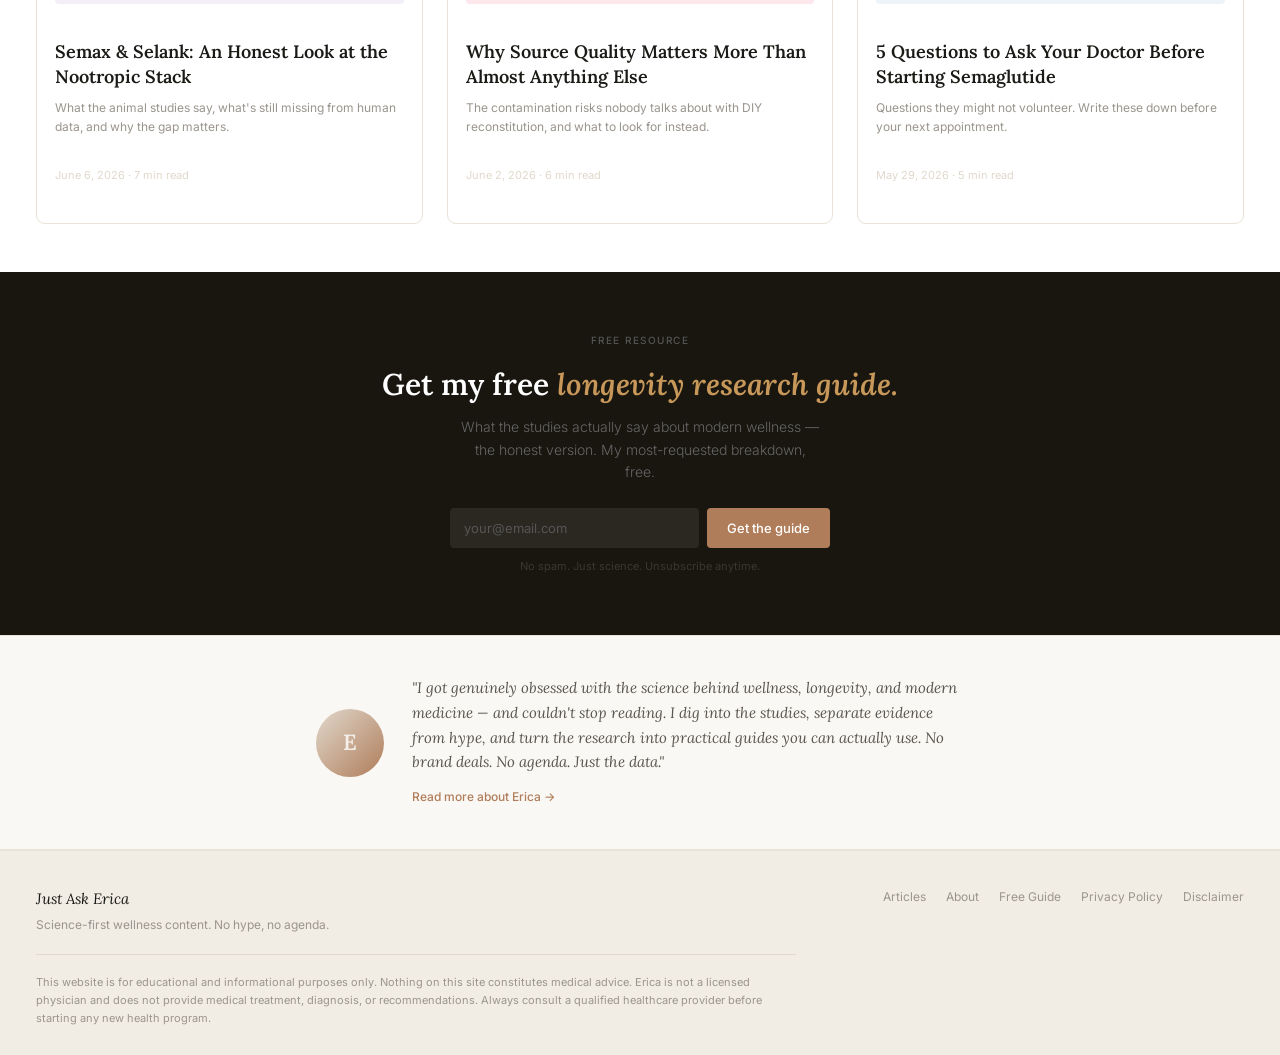
==== commit aa931173: "Update index.html" ====
--- a/index.html
+++ b/index.html
@@ -27,26 +27,43 @@
   </nav>
 
   <!-- HERO -->
-  <section class="hero" aria-label="Hero">
-    <img class="hero-photo" src="images/erica-hero.jpg" alt="Erica">
-    <div class="hero-fade" aria-hidden="true"></div>
-    <div class="hero-content">
-      <p class="hero-eyebrow">Science-first wellness</p>
-      <h1 class="hero-h1">Everything I wish I knew<br>before I started.</h1>
-      <p class="hero-subh">Just Ask Erica.</p>
-      <p class="hero-body">I spent years reading studies so you don't have to. This free guide is the shortcut I wish someone had given me on day one.</p>
-      <form class="hero-form js-email-form" data-redirect="welcome.html" novalidate>
-        <input class="hero-input" type="email" placeholder="your@email.com" aria-label="Email address" required>
-        <button type="submit" class="hero-btn">Download the free guide</button>
-      </form>
-      <div class="hero-hints" aria-label="Guide covers">
-        <span class="hero-hint">Supplements</span>
-        <span class="hero-hint-sep">·</span>
-        <span class="hero-hint">Sourcing</span>
-        <span class="hero-hint-sep">·</span>
-        <span class="hero-hint">Discounts</span>
-        <span class="hero-hint-sep">·</span>
-        <span class="hero-hint">Research Guides</span>
+  <section class="hero hero-v2" aria-label="Just Ask Erica introduction">
+    <div class="hero-art" aria-hidden="true"></div>
+    <div class="hero-v2-inner">
+      <div class="hero-content-v2">
+        <p class="hero-eyebrow">Science-first wellness</p>
+        <h1 class="hero-h1-v2">Longevity is complicated.<br>Erica makes the science <em>easier.</em></h1>
+        <p class="hero-body-v2">Evidence-based guides to longevity, peptides, GLP-1s, supplements and modern wellness — without the hype.</p>
+              <!-- ASK ERICA question box -->
+        <div class="ask-erica-box">
+          <p class="ask-erica-label">Ask Erica</p>
+
+          <div id="step-question">
+            <textarea id="question-input" class="ask-erica-textarea" placeholder="What do you want to know about longevity, peptides, or wellness?" rows="3"></textarea>
+            <button class="ask-erica-btn" onclick="ericaSubmitQuestion()">Ask Erica →</button>
+          </div>
+
+          <div id="step-email" style="display:none;">
+            <div id="question-preview" class="ask-erica-preview"></div>
+            <p class="ask-erica-unlock-copy"><strong>Erica's answer is ready.</strong> Enter your email to read it — you'll also join the free <em>Dear Erica</em> newsletter.</p>
+            <div class="ask-erica-email-row">
+              <input type="email" id="email-input" class="ask-erica-email" placeholder="your@email.com" />
+              <button class="ask-erica-unlock-btn" onclick="ericaUnlockAnswer()">Unlock →</button>
+            </div>
+            <button class="ask-erica-back" onclick="ericaGoBack()">← Change my question</button>
+          </div>
+
+          <div id="step-answer" style="display:none;">
+            <div class="ask-erica-answer-head">
+              <div class="ask-erica-avatar">E</div>
+              <div><strong>Erica</strong><span>Longevity &amp; Wellness</span></div>
+            </div>
+            <div id="answer-text" class="ask-erica-answer-text"></div>
+            <p class="ask-erica-disclaimer">Not medical advice. Always consult a qualified clinician.</p>
+          </div>
+
+          <p class="ask-erica-secondary" id="secondary-cta">or <a href="free-guide.html">download the free longevity guide</a></p>
+        </div>
       </div>
     </div>
   </section>
@@ -54,10 +71,10 @@
   <!-- TRUST BAR -->
   <div class="trust-bar" aria-label="About this site">
     <div class="trust-bar-inner">
-      <span class="trust-item">PubMed-cited research</span>
-      <span class="trust-item">Not medical advice</span>
-      <span class="trust-item">Independent — no brand partnerships</span>
-      <span class="trust-item">#JustAskErica</span>
+      <span class="trust-item">Research-backed</span>
+      <span class="trust-item">No hype</span>
+      <span class="trust-item">Independent perspective</span>
+      <span class="trust-item">Science made easier</span>
     </div>
   </div>
 
@@ -91,7 +108,7 @@
 
         <a href="articles/bpc-157.html" class="article-card" data-category="recovery">
           <!-- Replace with: <img class="article-thumb" src="images/thumb-bpc157.jpg" alt="BPC-157 research"> -->
-          <div class="article-thumb-placeholder"></div>
+          <img class="article-thumb" src="images/thumb-recovery.jpg" alt="Athletic recovery and mobility">
           <div class="article-body">
             <span class="article-badge badge-recovery">Recovery &amp; Repair</span>
             <h3 class="article-title">BPC-157: What the Research Actually Shows (And What It Doesn't)</h3>
@@ -101,7 +118,7 @@
         </a>
 
         <a href="articles/semaglutide-guide.html" class="article-card" data-category="glp1">
-          <div class="article-thumb-placeholder"></div>
+          <img class="article-thumb" src="images/thumb-glp1.jpg" alt="Balanced nutrition and healthy weight">
           <div class="article-body">
             <span class="article-badge badge-glp">GLP-1 &amp; Weight</span>
             <h3 class="article-title">Semaglutide for Weight Loss: The Complete Evidence Guide</h3>
@@ -111,7 +128,7 @@
         </a>
 
         <a href="articles/nad-plus.html" class="article-card" data-category="nad">
-          <div class="article-thumb-placeholder"></div>
+          <img class="article-thumb" src="images/thumb-nad.jpg" alt="Morning wellness and longevity">
           <div class="article-body">
             <span class="article-badge badge-nad">NAD+ &amp; Longevity</span>
             <h3 class="article-title">NAD+: The Longevity Molecule Everyone's Talking About. What Does Science Say?</h3>
@@ -121,17 +138,17 @@
         </a>
 
         <a href="articles/semax-selank.html" class="article-card" data-category="cognitive">
-          <div class="article-thumb-placeholder"></div>
+          <img class="article-thumb" src="images/thumb-cognitive.jpg" alt="Calm focus and cognitive wellness">
           <div class="article-body">
             <span class="article-badge badge-cognitive">Cognitive Health</span>
-            <h3 class="article-title">Semax &amp; Selank: A Med Student's Honest Take on the Nootropic Stack</h3>
+            <h3 class="article-title">Semax &amp; Selank: An Honest Look at the Nootropic Stack</h3>
             <p class="article-excerpt">What the animal studies say, what's still missing from human data, and why the gap matters.</p>
             <p class="article-meta">June 6, 2026 · 7 min read</p>
           </div>
         </a>
 
         <a href="articles/source-quality.html" class="article-card" data-category="sourcing">
-          <div class="article-thumb-placeholder"></div>
+          <img class="article-thumb" src="images/thumb-sourcing.jpg" alt="Clean wellness and quality standards">
           <div class="article-body">
             <span class="article-badge badge-sourcing">Sourcing &amp; Safety</span>
             <h3 class="article-title">Why Source Quality Matters More Than Almost Anything Else</h3>
@@ -141,7 +158,7 @@
         </a>
 
         <a href="articles/doctor-questions.html" class="article-card" data-category="glp1">
-          <div class="article-thumb-placeholder"></div>
+          <img class="article-thumb" src="images/thumb-doctor.jpg" alt="Healthy movement and informed care">
           <div class="article-body">
             <span class="article-badge badge-glp">GLP-1 &amp; Weight</span>
             <h3 class="article-title">5 Questions to Ask Your Doctor Before Starting Semaglutide</h3>
@@ -172,7 +189,7 @@
       <!-- Replace with: <img class="about-avatar" src="images/erica-avatar.jpg" alt="Erica"> -->
       <div class="about-avatar-placeholder" aria-hidden="true">E</div>
       <div>
-        <p class="about-quote">"I'm a med student who got genuinely obsessed with the science behind wellness, longevity, and modern medicine. I read the studies so you don't have to — and I'll always tell you what the data says, not what someone wants to sell you."</p>
+        <p class="about-quote">"I got genuinely obsessed with the science behind wellness, longevity, and modern medicine — and couldn't stop reading. I dig into the studies, separate evidence from hype, and turn the research into practical guides you can actually use. No brand deals. No agenda. Just the data."</p>
         <a href="about.html" class="about-link">Read more about Erica →</a>
       </div>
     </div>
--- a/css/style.css
+++ b/css/style.css
@@ -138,9 +138,9 @@
   top: 0;
   right: 0;
   height: 100%;
-  width: 60%;
+  width: 56%;
   object-fit: cover;
-  object-position: 30% 15%;
+  object-position: 15% 35%;
 }
 .hero-photo-placeholder {
   position: absolute;
@@ -261,12 +261,13 @@
 }
 .trust-bar-inner {
   display: flex;
-  justify-content: center;
+  justify-content: flex-start;
   align-items: center;
   flex-wrap: wrap;
   gap: 0;
   max-width: var(--max-w);
   margin: 0 auto;
+  padding: 0 var(--gutter);
 }
 .trust-item {
   font-size: 11px;
@@ -955,3 +956,112 @@
   *, *::before, *::after { transition: none !important; }
 }
 </style>
+
+
+/* =========================================================
+   HOMEPAGE V2 — unified editorial hero
+   ========================================================= */
+.hero-v2 {
+  height: clamp(430px, 39vw, 560px);
+  min-height: 430px;
+  background: #eee7de;
+  isolation: isolate;
+}
+.hero-v2 .hero-art {
+  position: absolute;
+  inset: 0 0 0 auto;
+  width: 61%;
+  height: 100%;
+  background: url('../images/erica-hero-wide.jpg') center center / cover no-repeat;
+  z-index: -2;
+}
+.hero-v2::after {
+  content: '';
+  position: absolute;
+  inset: 0;
+  z-index: -1;
+  pointer-events: none;
+  background: linear-gradient(90deg,
+    #eee7de 0%,
+    #eee7de 39%,
+    rgba(238,231,222,.94) 45%,
+    rgba(238,231,222,.58) 52%,
+    rgba(238,231,222,.10) 62%,
+    rgba(238,231,222,0) 72%);
+}
+.hero-v2-inner {
+  width: 100%;
+  max-width: var(--max-w);
+  height: 100%;
+  margin: 0 auto;
+  padding: 0 var(--gutter);
+  display: flex;
+  align-items: center;
+}
+.hero-content-v2 {
+  width: min(52%, 640px);
+  padding: 34px 0 30px;
+}
+.hero-h1-v2 {
+  font-family: var(--font-serif);
+  font-size: clamp(35px, 3.7vw, 56px);
+  line-height: 1.08;
+  letter-spacing: -1.4px;
+  font-weight: 500;
+  margin-bottom: 20px;
+}
+.hero-h1-v2 em { color: var(--terra); font-weight: 500; }
+.hero-body-v2 {
+  max-width: 580px;
+  font-size: clamp(15px, 1.3vw, 18px);
+  line-height: 1.55;
+  color: #45413c;
+  margin-bottom: 24px;
+}
+.hero-form-v2 { max-width: 560px; gap: 10px; margin-bottom: 10px; }
+.hero-form-v2 .hero-input { padding: 15px 18px; font-size: 14px; border: 1px solid rgba(120,96,77,.22); border-radius: 7px; box-shadow: 0 5px 20px rgba(65,50,38,.05); }
+.hero-btn-v2 { background: var(--terra); padding: 15px 24px; border-radius: 7px; font-size: 14px; }
+.hero-btn-v2:hover { background: var(--terra-dark); }
+.hero-note { font-size: 11px; color: #777068; }
+.hero-v2 + .trust-bar { background: #fbf8f4; padding: 13px var(--gutter); }
+.hero-v2 + .trust-bar .trust-bar-inner { justify-content: center; }
+.hero-v2 + .trust-bar .trust-item { font-size: 11px; color: #6f6962; padding: 2px 34px; }
+
+/* Less UI clutter on the homepage */
+.filter-bar { padding: 18px 0; }
+.filter-bar-inner { justify-content: center; }
+.filter-pill { border: 0; background: transparent; padding: 5px 10px; border-radius: 4px; }
+.filter-pill:hover, .filter-pill.active { background: transparent; color: var(--terra-dark); text-decoration: underline; text-underline-offset: 5px; }
+.articles-section { padding-top: 52px; }
+.article-grid { gap: 24px; }
+.article-card { border-radius: 9px; overflow: hidden; }
+.article-thumb-placeholder { min-height: 145px; }
+
+@media (max-width: 760px) {
+  .hero-v2 { height: auto; min-height: 690px; display: flex; align-items: flex-end; background: #eee7de; }
+  .hero-v2 .hero-art { width: 100%; height: 52%; top: 0; bottom: auto; background-position: 58% center; }
+  .hero-v2::after { background: linear-gradient(180deg, rgba(238,231,222,0) 20%, rgba(238,231,222,.18) 38%, #eee7de 52%, #eee7de 100%); }
+  .hero-v2-inner { align-items: flex-end; padding-top: 310px; }
+  .hero-content-v2 { width: 100%; padding: 28px 0 34px; }
+  .hero-h1-v2 { font-size: clamp(32px, 9vw, 43px); letter-spacing: -.7px; margin-bottom: 16px; }
+  .hero-body-v2 { font-size: 15px; margin-bottom: 20px; }
+  .hero-form-v2 { flex-direction: column; }
+  .hero-btn-v2 { width: 100%; }
+  .hero-v2 + .trust-bar .trust-bar-inner { display: grid; grid-template-columns: 1fr 1fr; }
+  .hero-v2 + .trust-bar .trust-item { border-right: 0; padding: 5px 8px; text-align: center; }
+  .filter-bar-inner { justify-content: flex-start; }
+}
+
+/* =========================================================
+   HOMEPAGE V2.1 — desktop hero alignment refinement
+   ========================================================= */
+@media (min-width: 761px) {
+  .hero-content-v2 {
+    width: min(58%, 720px);
+    transform: translateX(-38px);
+  }
+  .hero-h1-v2 {
+    font-size: clamp(35px, 3.45vw, 54px);
+    letter-spacing: -1.25px;
+  }
+}
